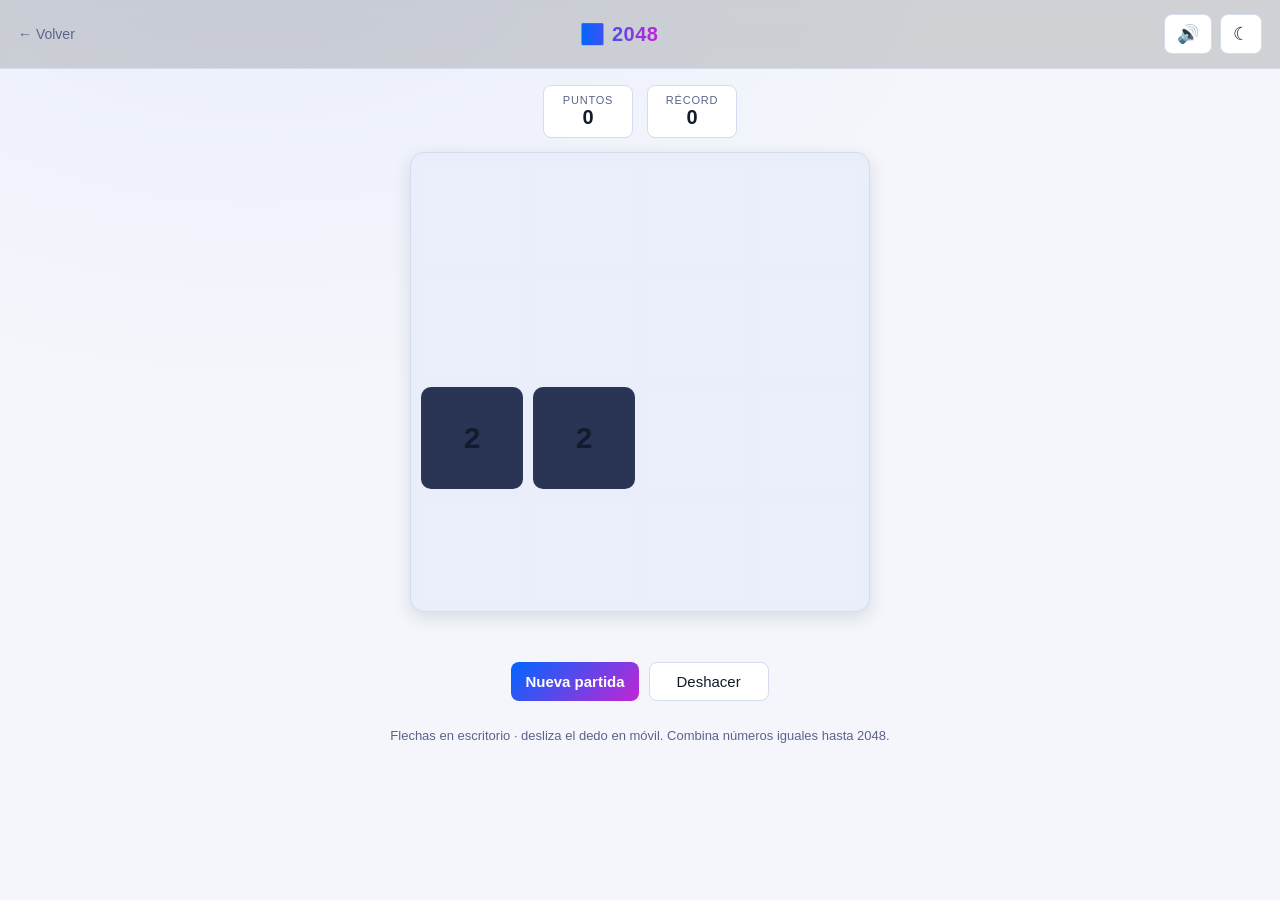
==== games/2048/index.html @ 8a15feae "Add multi-game website with 8 JavaScript games Vanilla HTML/CSS/JS hub serving 8 classic games (Snak" ====
<!doctype html>
<html lang="es" data-theme="dark">
<head>
  <meta charset="utf-8" />
  <meta name="viewport" content="width=device-width, initial-scale=1, user-scalable=no, viewport-fit=cover" />
  <title>2048 · Ganes</title>
  <link rel="stylesheet" href="../../assets/css/base.css" />
  <link rel="stylesheet" href="../../assets/css/game.css" />
  <style>
    .grid-2048 {
      width: min(96vw, 460px);
      aspect-ratio: 1 / 1;
      background: var(--bg-2);
      border: 1px solid var(--border);
      border-radius: var(--radius);
      padding: 10px;
      display: grid;
      grid-template-columns: repeat(4, 1fr);
      grid-template-rows: repeat(4, 1fr);
      gap: 10px;
      box-shadow: var(--shadow);
      touch-action: none;
      user-select: none;
    }
    .tile {
      display: flex; align-items: center; justify-content: center;
      background: var(--surface);
      border-radius: 10px;
      font-weight: 800;
      font-size: clamp(18px, 5vw, 30px);
      color: var(--fg);
      transition: transform .08s ease;
    }
    .tile[data-v="0"] { color: transparent; background: rgba(255,255,255,0.03); }
    .tile[data-v="2"] { background: #2a3556; }
    .tile[data-v="4"] { background: #36436e; }
    .tile[data-v="8"] { background: #4a3a8a; color: #fff; }
    .tile[data-v="16"] { background: #6a3aa0; color: #fff; }
    .tile[data-v="32"] { background: #903ab2; color: #fff; }
    .tile[data-v="64"] { background: #b53aa3; color: #fff; }
    .tile[data-v="128"] { background: #cc4080; color: #fff; font-size: clamp(16px, 4.5vw, 26px); }
    .tile[data-v="256"] { background: #df4860; color: #fff; font-size: clamp(16px, 4.5vw, 26px); }
    .tile[data-v="512"] { background: #ef5945; color: #fff; font-size: clamp(16px, 4.5vw, 26px); }
    .tile[data-v="1024"] { background: linear-gradient(135deg, var(--accent), var(--accent-2)); color: #fff; font-size: clamp(14px, 4vw, 22px); }
    .tile[data-v="2048"] { background: linear-gradient(135deg, #ffd54a, #ff7a00); color: #1a0; font-size: clamp(14px, 4vw, 22px); }
  </style>
</head>
<body>
  <header class="top-bar">
    <a class="back-link" href="../../">← Volver</a>
    <div class="brand">🔢 2048</div>
    <div class="top-actions">
      <button data-sound-toggle>🔊</button>
      <button data-theme-toggle>☀︎</button>
    </div>
  </header>

  <main class="game-shell">
    <div class="scoreboard">
      <div class="score-box"><div class="label">Puntos</div><div class="value" id="score">0</div></div>
      <div class="score-box"><div class="label">Récord</div><div class="value" id="best">0</div></div>
    </div>

    <div id="grid" class="grid-2048"></div>

    <div class="message" id="msg"></div>

    <div class="controls">
      <button id="restart" class="primary">Nueva partida</button>
      <button id="undo">Deshacer</button>
    </div>

    <p class="hint">Flechas en escritorio · desliza el dedo en móvil. Combina números iguales hasta 2048.</p>
  </main>

  <script type="module" src="./game2048.js"></script>
</body>
</html>
---- assets/css/base.css ----
:root {
  --bg: #0b0f1a;
  --bg-2: #131a2b;
  --surface: #1a2238;
  --fg: #e6ecff;
  --fg-dim: #8a93b3;
  --accent: #00e5ff;
  --accent-2: #ff3df0;
  --good: #4ade80;
  --bad: #ff5d6c;
  --border: #2a335a;
  --shadow: 0 8px 24px rgba(0, 0, 0, 0.35);
  --radius: 14px;
  --radius-sm: 8px;
  --font: -apple-system, BlinkMacSystemFont, "Segoe UI", Roboto, Oxygen, Ubuntu, Cantarell, "Helvetica Neue", Arial, sans-serif;
}

:root[data-theme="light"] {
  --bg: #f4f6fb;
  --bg-2: #eaeefb;
  --surface: #ffffff;
  --fg: #131a2b;
  --fg-dim: #5a648a;
  --accent: #0066ff;
  --accent-2: #c026d3;
  --border: #d5dcef;
  --shadow: 0 6px 18px rgba(20, 30, 60, 0.12);
}

* { box-sizing: border-box; }

html, body {
  margin: 0;
  padding: 0;
  background: radial-gradient(1200px 800px at 20% -10%, var(--bg-2), var(--bg) 60%);
  color: var(--fg);
  font-family: var(--font);
  min-height: 100%;
  -webkit-font-smoothing: antialiased;
  overscroll-behavior: none;
}

body { min-height: 100vh; }

a { color: var(--accent); text-decoration: none; }
a:hover { text-decoration: underline; }

button {
  font-family: inherit;
  cursor: pointer;
  background: var(--surface);
  color: var(--fg);
  border: 1px solid var(--border);
  border-radius: var(--radius-sm);
  padding: 10px 14px;
  font-size: 15px;
  transition: transform .08s ease, border-color .15s ease, background .15s ease;
}
button:hover { border-color: var(--accent); }
button:active { transform: translateY(1px); }
button.primary {
  background: linear-gradient(135deg, var(--accent), var(--accent-2));
  color: #fff;
  border: none;
  font-weight: 600;
}

.top-bar {
  display: flex;
  align-items: center;
  justify-content: space-between;
  padding: 14px 18px;
  border-bottom: 1px solid var(--border);
  background: rgba(0, 0, 0, 0.15);
  backdrop-filter: blur(8px);
  position: sticky;
  top: 0;
  z-index: 10;
}

.brand {
  font-weight: 700;
  letter-spacing: .5px;
  font-size: 20px;
  background: linear-gradient(90deg, var(--accent), var(--accent-2));
  -webkit-background-clip: text;
  background-clip: text;
  color: transparent;
}

.top-actions { display: flex; gap: 8px; }
.top-actions button { padding: 8px 12px; font-size: 18px; }

main { padding: 22px clamp(14px, 4vw, 36px); max-width: 1200px; margin: 0 auto; }

h1 { font-size: clamp(24px, 3vw, 34px); margin: 0 0 4px; }
.lead { color: var(--fg-dim); margin: 0 0 22px; }

.grid {
  display: grid;
  gap: 16px;
  grid-template-columns: repeat(auto-fill, minmax(180px, 1fr));
}

.card {
  display: flex;
  flex-direction: column;
  gap: 8px;
  padding: 18px;
  background: var(--surface);
  border: 1px solid var(--border);
  border-radius: var(--radius);
  box-shadow: var(--shadow);
  text-decoration: none;
  color: inherit;
  position: relative;
  overflow: hidden;
  transition: transform .15s ease, border-color .2s ease;
}
.card:hover { transform: translateY(-2px); border-color: var(--accent); text-decoration: none; }
.card .emoji { font-size: 38px; line-height: 1; }
.card .name { font-weight: 700; font-size: 17px; }
.card .hs { color: var(--fg-dim); font-size: 13px; }
.card::after {
  content: "";
  position: absolute;
  inset: -1px;
  background: linear-gradient(135deg, transparent 60%, rgba(0, 229, 255, 0.07));
  pointer-events: none;
}

footer {
  text-align: center;
  padding: 24px;
  color: var(--fg-dim);
  font-size: 13px;
}
---- assets/css/game.css ----
.game-shell {
  display: flex;
  flex-direction: column;
  align-items: center;
  gap: 14px;
  padding: 16px clamp(12px, 3vw, 24px) 30px;
  max-width: 720px;
  margin: 0 auto;
}

.game-title { font-size: clamp(20px, 3vw, 28px); margin: 4px 0; text-align: center; }

.scoreboard {
  display: flex;
  gap: 14px;
  flex-wrap: wrap;
  justify-content: center;
  width: 100%;
}
.score-box {
  background: var(--surface);
  border: 1px solid var(--border);
  border-radius: var(--radius-sm);
  padding: 8px 14px;
  min-width: 90px;
  text-align: center;
}
.score-box .label { font-size: 11px; color: var(--fg-dim); text-transform: uppercase; letter-spacing: .8px; }
.score-box .value { font-weight: 700; font-size: 20px; }

.board-wrap {
  display: flex;
  justify-content: center;
  width: 100%;
}

canvas.board {
  background: var(--surface);
  border: 1px solid var(--border);
  border-radius: var(--radius);
  box-shadow: var(--shadow);
  touch-action: none;
  max-width: 100%;
  height: auto;
  display: block;
}

.controls {
  display: flex;
  gap: 10px;
  flex-wrap: wrap;
  justify-content: center;
}
.controls button { min-width: 120px; }

.message {
  min-height: 22px;
  text-align: center;
  color: var(--accent);
  font-weight: 600;
}

.hint { color: var(--fg-dim); font-size: 13px; text-align: center; }

/* D-pad virtual */
.dpad {
  display: grid;
  grid-template-columns: 60px 60px 60px;
  grid-template-rows: 60px 60px 60px;
  gap: 8px;
  margin-top: 8px;
}
.dpad .dpad-btn {
  background: var(--surface);
  border: 1px solid var(--border);
  border-radius: 12px;
  font-size: 20px;
  user-select: none;
  -webkit-user-select: none;
  touch-action: manipulation;
}
.dpad .dpad-up    { grid-area: 1 / 2; }
.dpad .dpad-left  { grid-area: 2 / 1; }
.dpad .dpad-right { grid-area: 2 / 3; }
.dpad .dpad-down  { grid-area: 3 / 2; }
.dpad .dpad-action {
  grid-area: 2 / 2;
  background: linear-gradient(135deg, var(--accent), var(--accent-2));
  color: #fff;
  border: none;
  font-weight: 700;
  border-radius: 50%;
}

/* Tableros DOM (memorice, conecta 4, tres en raya) */
.board-grid {
  display: grid;
  gap: 6px;
  width: min(96vw, 480px);
  user-select: none;
}
.cell {
  background: var(--bg-2);
  border: 1px solid var(--border);
  border-radius: var(--radius-sm);
  display: flex;
  align-items: center;
  justify-content: center;
  font-size: clamp(20px, 6vw, 36px);
  font-weight: 700;
  aspect-ratio: 1 / 1;
  cursor: pointer;
  transition: background .12s ease, transform .08s ease;
}
.cell:hover { background: var(--surface); }
.cell.disabled { cursor: default; }

.back-link {
  display: inline-flex;
  align-items: center;
  gap: 6px;
  color: var(--fg-dim);
  font-size: 14px;
}
.back-link:hover { color: var(--accent); text-decoration: none; }

/* Modos */
.modes {
  display: flex;
  gap: 6px;
  flex-wrap: wrap;
  justify-content: center;
}
.mode-btn { padding: 6px 12px; font-size: 13px; }
.mode-btn.active {
  background: linear-gradient(135deg, var(--accent), var(--accent-2));
  color: #fff;
  border-color: transparent;
}
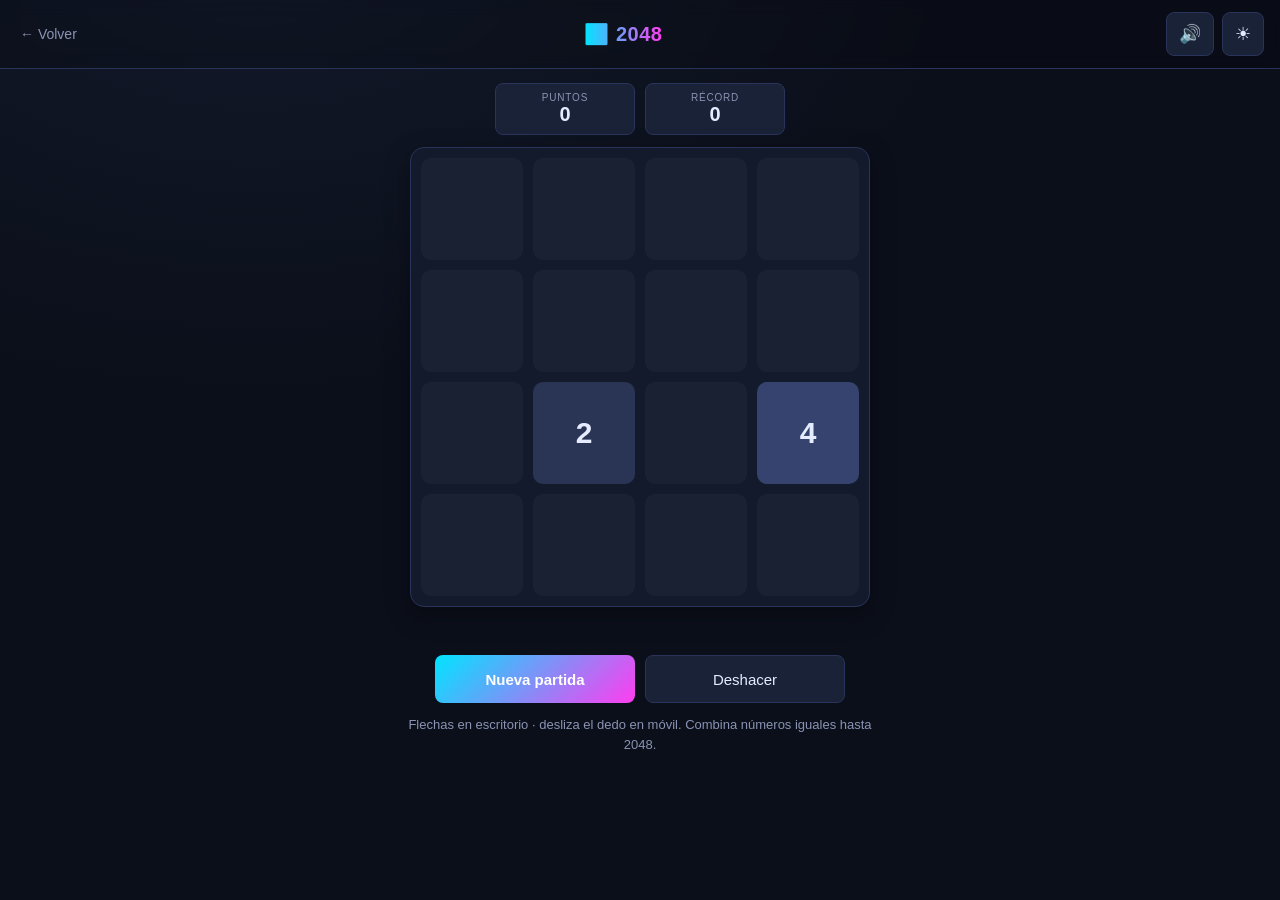
==== commit e56ac8c1: "mejoras en general, y pantalla completa pong" ====
--- a/games/2048/index.html
+++ b/games/2048/index.html
@@ -4,6 +4,7 @@
   <meta charset="utf-8" />
   <meta name="viewport" content="width=device-width, initial-scale=1, user-scalable=no, viewport-fit=cover" />
   <title>2048 · Ganes</title>
+  <link rel="icon" href="data:image/svg+xml,<svg xmlns='http://www.w3.org/2000/svg' viewBox='0 0 100 100'><text y='.9em' font-size='90'>🔢</text></svg>" />
   <link rel="stylesheet" href="../../assets/css/base.css" />
   <link rel="stylesheet" href="../../assets/css/game.css" />
   <style>
--- a/assets/css/base.css
+++ b/assets/css/base.css
@@ -13,6 +13,7 @@
   --radius: 14px;
   --radius-sm: 8px;
   --font: -apple-system, BlinkMacSystemFont, "Segoe UI", Roboto, Oxygen, Ubuntu, Cantarell, "Helvetica Neue", Arial, sans-serif;
+  --theme-color: #0b0f1a;
 }
 
 :root[data-theme="light"] {
@@ -27,7 +28,7 @@
   --shadow: 0 6px 18px rgba(20, 30, 60, 0.12);
 }
 
-* { box-sizing: border-box; }
+*, *::before, *::after { box-sizing: border-box; }
 
 html, body {
   margin: 0;
@@ -54,6 +55,9 @@
   border-radius: var(--radius-sm);
   padding: 10px 14px;
   font-size: 15px;
+  min-height: 44px;
+  -webkit-tap-highlight-color: transparent;
+  touch-action: manipulation;
   transition: transform .08s ease, border-color .15s ease, background .15s ease;
 }
 button:hover { border-color: var(--accent); }
@@ -65,14 +69,22 @@
   font-weight: 600;
 }
 
+/* En dispositivos táctiles, quitar hover states que no tienen sentido */
+@media (hover: none) {
+  button:hover { border-color: var(--border); background: var(--surface); }
+  button.primary:hover { background: linear-gradient(135deg, var(--accent), var(--accent-2)); }
+}
+
 .top-bar {
   display: flex;
   align-items: center;
   justify-content: space-between;
-  padding: 14px 18px;
+  padding: 12px 16px;
+  padding-top: max(12px, env(safe-area-inset-top));
   border-bottom: 1px solid var(--border);
   background: rgba(0, 0, 0, 0.15);
   backdrop-filter: blur(8px);
+  -webkit-backdrop-filter: blur(8px);
   position: sticky;
   top: 0;
   z-index: 10;
@@ -93,20 +105,39 @@
 
 main { padding: 22px clamp(14px, 4vw, 36px); max-width: 1200px; margin: 0 auto; }
 
-h1 { font-size: clamp(24px, 3vw, 34px); margin: 0 0 4px; }
+h1 { font-size: clamp(22px, 3vw, 34px); margin: 0 0 4px; }
 .lead { color: var(--fg-dim); margin: 0 0 22px; }
 
 .grid {
   display: grid;
-  gap: 16px;
-  grid-template-columns: repeat(auto-fill, minmax(180px, 1fr));
+  gap: 14px;
+  grid-template-columns: repeat(auto-fill, minmax(160px, 1fr));
 }
+
+@media (max-width: 360px) {
+  .grid { grid-template-columns: 1fr 1fr; gap: 10px; }
+}
+
+/* Animación de entrada escalonada para las cards */
+@keyframes fadeUp {
+  from { opacity: 0; transform: translateY(18px); }
+  to   { opacity: 1; transform: translateY(0); }
+}
+.card { animation: fadeUp .35s ease both; }
+.card:nth-child(1)  { animation-delay: .04s; }
+.card:nth-child(2)  { animation-delay: .08s; }
+.card:nth-child(3)  { animation-delay: .12s; }
+.card:nth-child(4)  { animation-delay: .16s; }
+.card:nth-child(5)  { animation-delay: .20s; }
+.card:nth-child(6)  { animation-delay: .24s; }
+.card:nth-child(7)  { animation-delay: .28s; }
+.card:nth-child(8)  { animation-delay: .32s; }
 
 .card {
   display: flex;
   flex-direction: column;
-  gap: 8px;
-  padding: 18px;
+  gap: 6px;
+  padding: 16px;
   background: var(--surface);
   border: 1px solid var(--border);
   border-radius: var(--radius);
@@ -115,23 +146,52 @@
   color: inherit;
   position: relative;
   overflow: hidden;
-  transition: transform .15s ease, border-color .2s ease;
+  -webkit-tap-highlight-color: transparent;
+  touch-action: manipulation;
+  transition: transform .15s ease, border-color .2s ease, box-shadow .2s ease;
 }
-.card:hover { transform: translateY(-2px); border-color: var(--accent); text-decoration: none; }
-.card .emoji { font-size: 38px; line-height: 1; }
-.card .name { font-weight: 700; font-size: 17px; }
-.card .hs { color: var(--fg-dim); font-size: 13px; }
+.card:hover {
+  transform: translateY(-3px);
+  border-color: var(--accent);
+  box-shadow: 0 12px 32px rgba(0, 229, 255, 0.15);
+  text-decoration: none;
+}
+.card:active {
+  transform: scale(0.97);
+  border-color: var(--accent);
+}
+.card .emoji { font-size: 36px; line-height: 1; margin-bottom: 2px; }
+.card .name { font-weight: 700; font-size: 16px; }
+.card .hs { color: var(--fg-dim); font-size: 12px; }
+.card .cta {
+  margin-top: auto;
+  padding-top: 8px;
+  font-size: 12px;
+  color: var(--accent);
+  font-weight: 600;
+  letter-spacing: .5px;
+}
 .card::after {
   content: "";
   position: absolute;
   inset: -1px;
-  background: linear-gradient(135deg, transparent 60%, rgba(0, 229, 255, 0.07));
+  background: linear-gradient(135deg, transparent 55%, rgba(0, 229, 255, 0.08));
   pointer-events: none;
+}
+
+/* En táctil, el hover de la card no aplica (usa :active) */
+@media (hover: none) {
+  .card:hover {
+    transform: none;
+    border-color: var(--border);
+    box-shadow: var(--shadow);
+  }
 }
 
 footer {
   text-align: center;
   padding: 24px;
+  padding-bottom: calc(24px + env(safe-area-inset-bottom));
   color: var(--fg-dim);
   font-size: 13px;
 }
--- a/assets/css/game.css
+++ b/assets/css/game.css
@@ -2,8 +2,9 @@
   display: flex;
   flex-direction: column;
   align-items: center;
-  gap: 14px;
-  padding: 16px clamp(12px, 3vw, 24px) 30px;
+  gap: 12px;
+  padding: 14px clamp(12px, 3vw, 24px);
+  padding-bottom: calc(24px + env(safe-area-inset-bottom));
   max-width: 720px;
   margin: 0 auto;
 }
@@ -12,7 +13,7 @@
 
 .scoreboard {
   display: flex;
-  gap: 14px;
+  gap: 10px;
   flex-wrap: wrap;
   justify-content: center;
   width: 100%;
@@ -22,11 +23,21 @@
   border: 1px solid var(--border);
   border-radius: var(--radius-sm);
   padding: 8px 14px;
-  min-width: 90px;
+  min-width: 80px;
   text-align: center;
-}
-.score-box .label { font-size: 11px; color: var(--fg-dim); text-transform: uppercase; letter-spacing: .8px; }
+  flex: 1 1 80px;
+  max-width: 140px;
+}
+.score-box .label { font-size: 10px; color: var(--fg-dim); text-transform: uppercase; letter-spacing: .8px; }
 .score-box .value { font-weight: 700; font-size: 20px; }
+
+/* Animación del score al cambiar */
+@keyframes scorePop {
+  0%   { transform: scale(1); }
+  40%  { transform: scale(1.25); color: var(--accent); }
+  100% { transform: scale(1); }
+}
+.score-box .value.pop { animation: scorePop .3s ease; }
 
 .board-wrap {
   display: flex;
@@ -50,35 +61,55 @@
   gap: 10px;
   flex-wrap: wrap;
   justify-content: center;
-}
-.controls button { min-width: 120px; }
+  width: 100%;
+}
+.controls button {
+  min-width: 120px;
+  min-height: 48px;
+  font-size: 15px;
+  flex: 1 1 120px;
+  max-width: 200px;
+}
 
 .message {
-  min-height: 22px;
+  min-height: 24px;
   text-align: center;
   color: var(--accent);
   font-weight: 600;
-}
-
-.hint { color: var(--fg-dim); font-size: 13px; text-align: center; }
-
-/* D-pad virtual */
+  font-size: 15px;
+}
+
+.hint {
+  color: var(--fg-dim);
+  font-size: 13px;
+  text-align: center;
+  line-height: 1.5;
+  max-width: 480px;
+  margin: 0;
+}
+
+/* D-pad virtual — tamaño generoso para dedos */
 .dpad {
   display: grid;
-  grid-template-columns: 60px 60px 60px;
-  grid-template-rows: 60px 60px 60px;
+  grid-template-columns: 68px 68px 68px;
+  grid-template-rows: 68px 68px 68px;
   gap: 8px;
-  margin-top: 8px;
+  margin-top: 6px;
+  /* Solo visible en pantallas táctiles; en desktop se oculta */
 }
 .dpad .dpad-btn {
   background: var(--surface);
   border: 1px solid var(--border);
-  border-radius: 12px;
-  font-size: 20px;
+  border-radius: 14px;
+  font-size: 22px;
   user-select: none;
   -webkit-user-select: none;
   touch-action: manipulation;
-}
+  -webkit-tap-highlight-color: transparent;
+  transition: background .1s ease, transform .08s ease;
+  min-height: unset; /* override base.css */
+}
+.dpad .dpad-btn:active { background: var(--bg-2); transform: scale(0.93); }
 .dpad .dpad-up    { grid-area: 1 / 2; }
 .dpad .dpad-left  { grid-area: 2 / 1; }
 .dpad .dpad-right { grid-area: 2 / 3; }
@@ -90,6 +121,13 @@
   border: none;
   font-weight: 700;
   border-radius: 50%;
+  font-size: 20px;
+}
+.dpad .dpad-action:active { opacity: .8; transform: scale(0.93); }
+
+/* En escritorio (pointer mouse), ocultar el D-pad */
+@media (hover: hover) and (pointer: fine) {
+  .dpad { display: none; }
 }
 
 /* Tableros DOM (memorice, conecta 4, tres en raya) */
@@ -98,6 +136,7 @@
   gap: 6px;
   width: min(96vw, 480px);
   user-select: none;
+  -webkit-user-select: none;
 }
 .cell {
   background: var(--bg-2);
@@ -110,10 +149,32 @@
   font-weight: 700;
   aspect-ratio: 1 / 1;
   cursor: pointer;
+  -webkit-tap-highlight-color: transparent;
+  touch-action: manipulation;
   transition: background .12s ease, transform .08s ease;
 }
 .cell:hover { background: var(--surface); }
+.cell:active { transform: scale(0.93); }
 .cell.disabled { cursor: default; }
+@media (hover: none) {
+  .cell:hover { background: var(--bg-2); }
+}
+
+/* Resalta celdas ganadoras */
+.cell.win {
+  background: rgba(74, 222, 128, 0.25);
+  border-color: var(--good);
+  animation: winPulse .5s ease;
+}
+@keyframes winPulse {
+  0%   { transform: scale(1); }
+  50%  { transform: scale(1.1); }
+  100% { transform: scale(1); }
+}
+
+/* Tres en raya: colores para X y O */
+.cell.x { color: var(--accent); }
+.cell.o { color: var(--accent-2); }
 
 .back-link {
   display: inline-flex;
@@ -121,6 +182,9 @@
   gap: 6px;
   color: var(--fg-dim);
   font-size: 14px;
+  padding: 6px 4px;
+  min-height: 44px;
+  -webkit-tap-highlight-color: transparent;
 }
 .back-link:hover { color: var(--accent); text-decoration: none; }
 
@@ -131,9 +195,19 @@
   flex-wrap: wrap;
   justify-content: center;
 }
-.mode-btn { padding: 6px 12px; font-size: 13px; }
+.mode-btn {
+  padding: 8px 16px;
+  font-size: 13px;
+  min-height: 40px;
+  -webkit-tap-highlight-color: transparent;
+}
 .mode-btn.active {
   background: linear-gradient(135deg, var(--accent), var(--accent-2));
   color: #fff;
   border-color: transparent;
 }
+
+/* Ocultar .hint en pantallas muy pequeñas para ahorrar espacio */
+@media (max-height: 640px) and (max-width: 480px) {
+  .hint { display: none; }
+}
